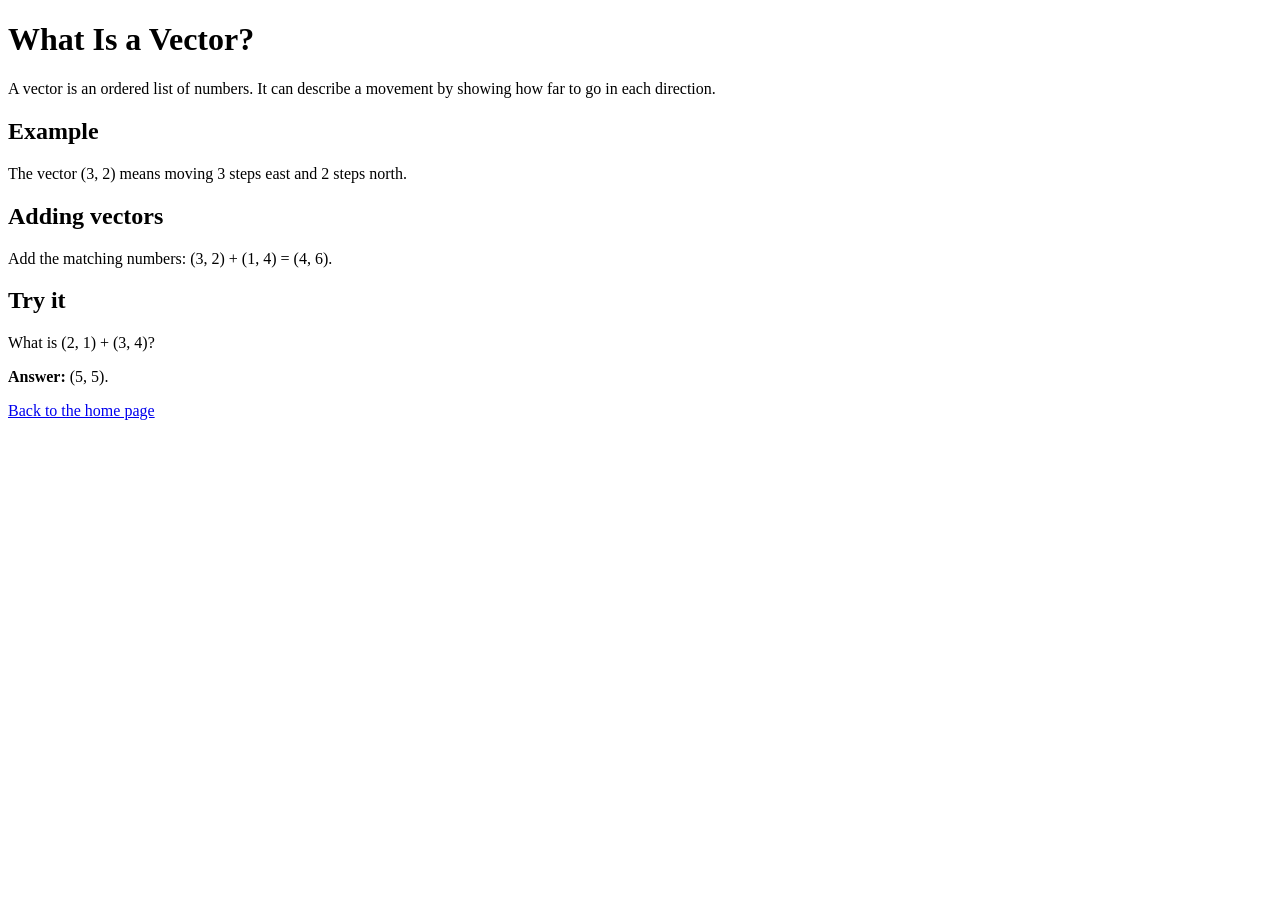
==== vectors.html @ 74cebc69 "Add vectors lesson page" ====
<!DOCTYPE html>
<html lang="en">
<head>
  <meta charset="UTF-8">
  <meta name="viewport" content="width=device-width, initial-scale=1">
  <title>What Is a Vector?</title>
</head>
<body>
  <h1>What Is a Vector?</h1>
  <p>A vector is an ordered list of numbers. It can describe a movement by showing how far to go in each direction.</p>
  <h2>Example</h2>
  <p>The vector (3, 2) means moving 3 steps east and 2 steps north.</p>
  <h2>Adding vectors</h2>
  <p>Add the matching numbers: (3, 2) + (1, 4) = (4, 6).</p>
  <h2>Try it</h2>
  <p>What is (2, 1) + (3, 4)?</p>
  <p><strong>Answer:</strong> (5, 5).</p>
  <p><a href="index.html">Back to the home page</a></p>
</body>
</html>
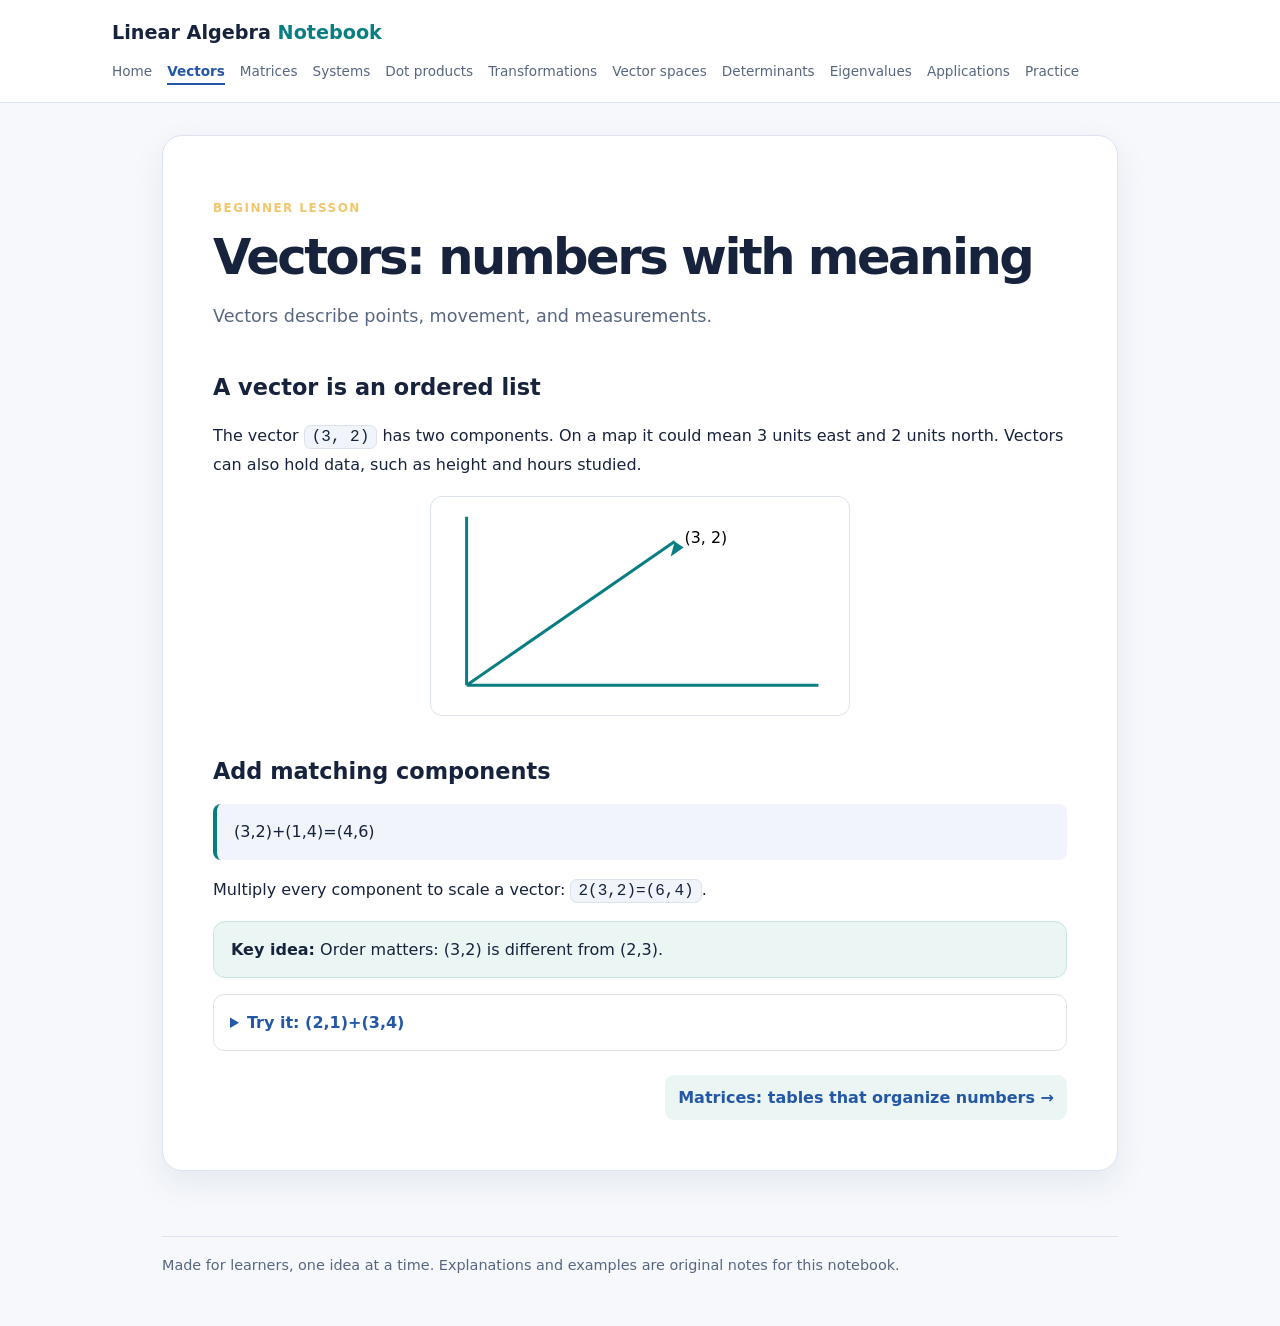
==== commit 5dedcbe5: "Build beginner linear algebra learning site Adds a responsive home page, shared styling, and beginne" ====
--- a/vectors.html
+++ b/vectors.html
@@ -1,20 +1 @@
-<!DOCTYPE html>
-<html lang="en">
-<head>
-  <meta charset="UTF-8">
-  <meta name="viewport" content="width=device-width, initial-scale=1">
-  <title>What Is a Vector?</title>
-</head>
-<body>
-  <h1>What Is a Vector?</h1>
-  <p>A vector is an ordered list of numbers. It can describe a movement by showing how far to go in each direction.</p>
-  <h2>Example</h2>
-  <p>The vector (3, 2) means moving 3 steps east and 2 steps north.</p>
-  <h2>Adding vectors</h2>
-  <p>Add the matching numbers: (3, 2) + (1, 4) = (4, 6).</p>
-  <h2>Try it</h2>
-  <p>What is (2, 1) + (3, 4)?</p>
-  <p><strong>Answer:</strong> (5, 5).</p>
-  <p><a href="index.html">Back to the home page</a></p>
-</body>
-</html>
+<!doctype html><html lang="en"><head><meta charset="utf-8"><meta name="viewport" content="width=device-width,initial-scale=1"><meta name="description" content="Vectors describe points, movement, and measurements."><title>Vectors: numbers with meaning | Linear Algebra Notebook</title><link rel="stylesheet" href="styles.css"></head><body><header class="site-header"><div class="header-inner"><a class="brand" href="index.html">Linear Algebra <span>Notebook</span></a><nav class="nav" aria-label="Main navigation"><a href="index.html" >Home</a><a href="vectors.html" aria-current="page">Vectors</a><a href="matrices.html" >Matrices</a><a href="systems.html" >Systems</a><a href="dot-products.html" >Dot products</a><a href="transformations.html" >Transformations</a><a href="vector-spaces.html" >Vector spaces</a><a href="determinants.html" >Determinants</a><a href="eigenvalues.html" >Eigenvalues</a><a href="applications.html" >Applications</a><a href="practice.html" >Practice</a></nav></div></header><main><article class="article"><p class="eyebrow">Beginner lesson</p><h1>Vectors: numbers with meaning</h1><p class="lead">Vectors describe points, movement, and measurements.</p><h2>A vector is an ordered list</h2><p>The vector <span class="formula">(3, 2)</span> has two components. On a map it could mean 3 units east and 2 units north. Vectors can also hold data, such as height and hours studied.</p><svg class="diagram" width="420" height="220" viewBox="0 0 420 220" role="img" aria-label="Arrow from origin to point three two"><path d="M35 190H390M35 190V20M35 190L245 45" stroke="#087e83" stroke-width="3" fill="none"/><path d="M245 45l-4 15 13-9z" fill="#087e83"/><text x="255" y="46" font-size="16">(3, 2)</text></svg><h2>Add matching components</h2><div class="box">(3,2)+(1,4)=(4,6)</div><p>Multiply every component to scale a vector: <span class="formula">2(3,2)=(6,4)</span>.</p><div class="callout"><strong>Key idea:</strong> Order matters: (3,2) is different from (2,3).</div><div class="practice"><details><summary>Try it: (2,1)+(3,4)</summary><p><strong>Answer:</strong>  (5,5)</p></details></div><div class="page-nav"><span></span><a href="matrices.html">Matrices: tables that organize numbers →</a></div></article></main><footer class="site-footer"><p>Made for learners, one idea at a time. Explanations and examples are original notes for this notebook.</p></footer></body></html>
--- a/styles.css
+++ b/styles.css
@@ -0,0 +1 @@
+:root{--ink:#17233c;--muted:#586781;--paper:#f6f8fc;--line:#dce3ef;--blue:#2458a6;--teal:#087e83;--pale:#eaf5f4;--gold:#f2c66d;--shadow:0 12px 32px rgba(28,45,80,.08)}*{box-sizing:border-box}body{margin:0;background:var(--paper);color:var(--ink);font:16px/1.7 system-ui,-apple-system,"Segoe UI",sans-serif}a{color:var(--blue)}a:hover{color:var(--teal)}.site-header{background:white;border-bottom:1px solid var(--line)}.header-inner{max-width:1100px;margin:auto;padding:17px 22px}.brand{font-weight:800;font-size:1.2rem;text-decoration:none;color:var(--ink)}.brand span{color:var(--teal)}.nav{display:flex;gap:5px 15px;flex-wrap:wrap;margin-top:10px}.nav a{font-size:.85rem;text-decoration:none;color:var(--muted)}.nav a[aria-current=page]{color:var(--blue);font-weight:750;border-bottom:2px solid var(--blue)}main{max-width:1000px;margin:32px auto;padding:0 22px}.hero{background:linear-gradient(125deg,#142846,#2458a6 68%,#087e83);color:white;border-radius:22px;padding:40px clamp(22px,6vw,58px);box-shadow:var(--shadow)}.eyebrow{text-transform:uppercase;letter-spacing:.12em;font-weight:750;font-size:.75rem;color:var(--gold)}.hero h1{font-size:clamp(2.3rem,6vw,4.1rem);line-height:1.05;letter-spacing:-.05em;max-width:730px;margin:10px 0}.hero p{max-width:680px;color:#e7eef9;font-size:1.08rem}.button{display:inline-block;background:var(--gold);color:#17233c;font-weight:750;padding:10px 17px;border-radius:10px;text-decoration:none}.section-title{font-size:1.6rem;margin:34px 0 13px}.grid{display:grid;grid-template-columns:repeat(auto-fit,minmax(220px,1fr));gap:14px}.card,.article{background:white;border:1px solid var(--line);border-radius:16px;padding:20px;box-shadow:var(--shadow)}.card h3{margin:0 0 6px;font-size:1.05rem}.card p{margin:0 0 10px;color:var(--muted);font-size:.94rem}.card a{font-weight:700}.article{border-radius:20px;padding:clamp(22px,5vw,50px)}.article h1{font-size:clamp(2rem,5vw,3.1rem);line-height:1.1;letter-spacing:-.05em;margin:.12em 0}.article h2{font-size:1.4rem;margin:1.6em 0 .4em}.lead{font-size:1.1rem;color:var(--muted)}.formula{font-family:ui-monospace,Consolas,monospace;background:#f1f4fa;border:1px solid var(--line);border-radius:7px;padding:2px 7px}.box{background:#f1f4fa;border-left:4px solid var(--teal);padding:14px 17px;border-radius:8px;margin:14px 0;overflow-x:auto}.callout{background:var(--pale);border:1px solid #c9e5e2;border-radius:12px;padding:14px 17px;margin:16px 0}.practice{border:1px solid var(--line);border-radius:11px;padding:14px 16px;margin:14px 0}.practice summary{cursor:pointer;font-weight:700;color:var(--blue)}.diagram{max-width:100%;display:block;margin:18px auto;border:1px solid var(--line);border-radius:12px;background:white}.page-nav{display:flex;justify-content:space-between;gap:12px;margin-top:24px}.page-nav a{background:var(--pale);padding:9px 13px;border-radius:9px;font-weight:700;text-decoration:none}.site-footer{max-width:1000px;padding:18px 22px 38px;margin:auto;color:var(--muted);font-size:.9rem}.site-footer p{border-top:1px solid var(--line);padding-top:16px}@media(max-width:600px){.header-inner{padding:14px 16px}.nav{gap:5px 11px}main{padding:0 12px;margin:19px auto}.hero{border-radius:15px;padding:28px 20px}.article{padding:21px 17px}.page-nav{flex-direction:column}}
